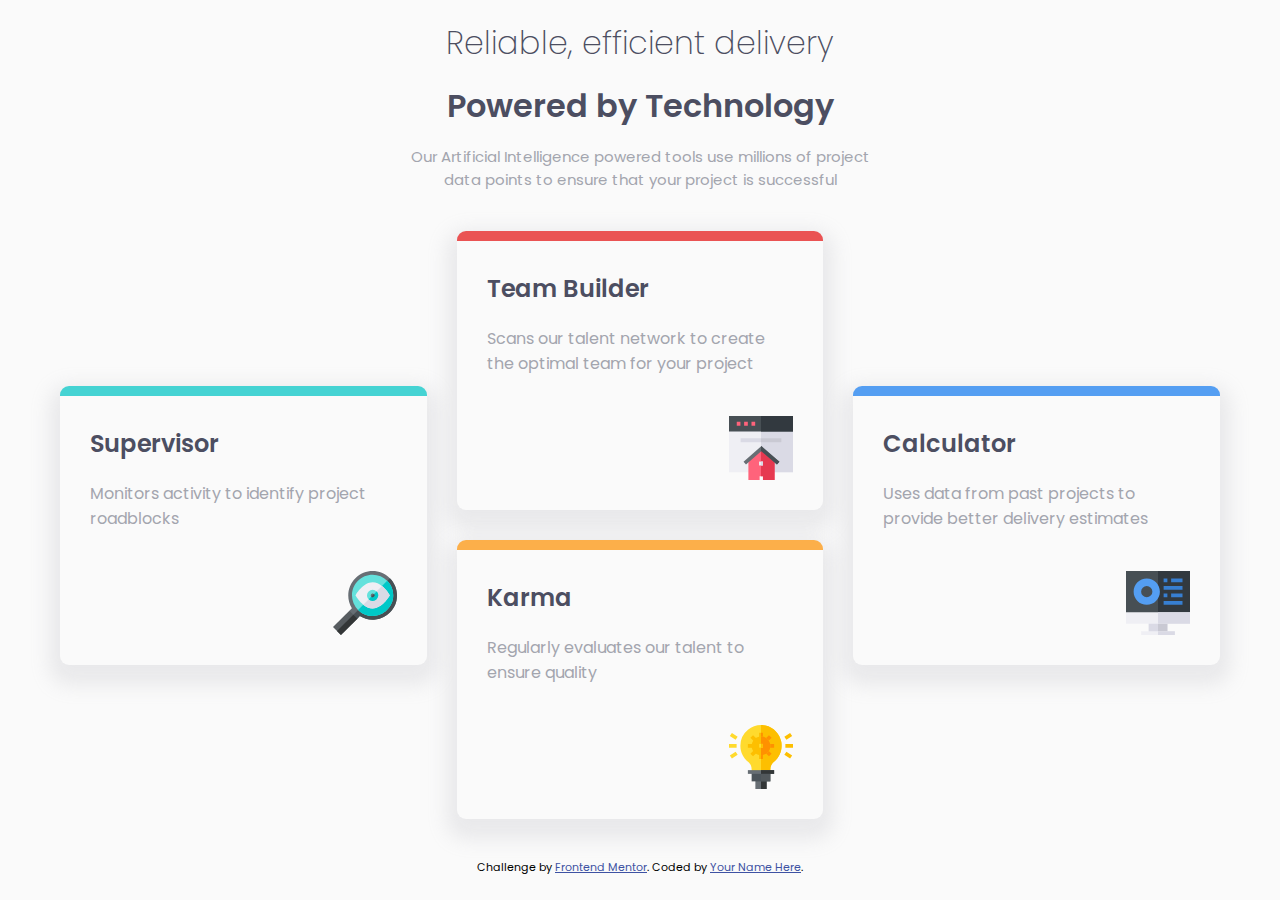
==== 4card/index.html @ 95987c40 "4card solution" ====
<!DOCTYPE html>
<html lang="en">
<head>
  <meta charset="UTF-8">
  <meta name="viewport" content="width=device-width, initial-scale=1.0">
  <link rel="icon" type="image/png" sizes="32x32" href="./images/favicon-32x32.png">
  <link rel="stylesheet" href="styles.css">
  <link rel="preconnect" href="https://fonts.googleapis.com">
  <link rel="preconnect" href="https://fonts.gstatic.com" crossorigin>
  <link href="https://fonts.googleapis.com/css2?family=Poppins:wght@200;400;600&display=swap" rel="stylesheet">
  
  <title>Frontend Mentor | Four card feature section</title>

  <!-- Feel free to remove these styles or customise in your own stylesheet 👍 -->
  <style>
    .attribution { font-size: 11px; text-align: center; padding-top: 20px; padding-bottom: 10px;}
    .attribution a { color: hsl(228, 45%, 44%); }
  </style>
</head>
<body>
  <header class="heading flex-column">
    <h2>Reliable, efficient delivery</h2>
    <h1>Powered by Technology</h1>
    <p>Our Artificial Intelligence powered tools use millions of project data points 
      to ensure that your project is successful</p>  
  </header>

  <section class="card-container">
    <div class="card">
      <h2>Supervisor</h2>
      <p>Monitors activity to identify project roadblocks</p>
      <img src="images/icon-supervisor.svg" alt="magnifier">
    </div>
    <div class="card">
      <h2>Team Builder</h2>
      <p>Scans our talent network to create the optimal team for your project</p>
      <img src="images/icon-team-builder.svg" alt="icon of house with website background">
    </div>
    <div class="card">
      <h2>Karma</h2>
      <p>Regularly evaluates our talent to ensure quality</p>
      <img src="images/icon-karma.svg" alt="light bulb">
    </div>
    <div class="card">
      <h2>Calculator</h2>
      <p>Uses data from past projects to provide better delivery estimates</p>
      <img src="images/icon-calculator.svg" alt="desktop computer">
    </div>
  </section>
  
  <footer>
    <p class="attribution">
      Challenge by <a href="https://www.frontendmentor.io?ref=challenge" target="_blank">Frontend Mentor</a>. 
      Coded by <a href="https://github.com/retr0web">Your Name Here</a>.
    </p>
  </footer>
  
</body>
</html>
---- 4card/styles.css ----
:root {
    --red: hsl(0, 78%, 62%);
    --cyan: hsl(180, 62%, 55%);
    --orange: hsl(34, 97%, 64%);
    --blue: hsl(212, 86%, 64%);

    --very-dark-blue: hsl(234, 12%, 34%);
    --grayish-blue: hsl(229, 6%, 66%);
    --very-light-gray: hsl(0, 0%, 98%);
}

* {
    box-sizing: border-box;
    padding: 0;
    margin: 0;
}

body {
    background-color: var(--very-light-gray);
    font-family: 'Poppins', sans-serif;
}

.flex-column {
    display: flex;
    flex-direction: column;
    justify-content: center;
    align-items: center;
}

.heading {
    gap: 15px;
    margin: 20px 0px;
    text-align: center;
}

.heading h2 {
    color: var(--very-dark-blue);
    font-size: 1.98em;
    font-weight: 200;
}

.heading h1 {
    color: var(--very-dark-blue);
    font-weight: 600;
}

.heading p {
    color: var(--grayish-blue);
    font-size: 15px;
    font-weight: 400;
    max-width: 55ch;
}

.card-container {
    width: 100%;
    max-width: 1200px;
    margin: 0 auto;
    padding: 20px;
    display: grid;
    grid-template-columns: repeat(6, 1fr);
    grid-template-rows: repeat(4, 1fr);
    grid-template-areas: 
    ". . team team . ."
    "supervisor supervisor team team calculator calculator"
    "supervisor supervisor karma karma calculator calculator"
    ". . karma karma . .";
    place-content: center;
    gap: 30px;
}

.card {
    padding: 30px;
    background-color: var(--very-light-gray);
    box-shadow: 0px 10px 20px 10px hsla(229, 6%, 66%, 0.2);
    display: flex;
    flex-direction: column;
    justify-content: start;
    align-items: start;
    gap: 20px;
    border-radius: 9px;
}

.card h2 {
    font-weight: 600;
    color: var(--very-dark-blue);
}

.card p {
    color: var(--grayish-blue);
    margin-bottom: 20px;
}

.card img {
    align-self: end;
    justify-self: end;
}

.card-container .card:nth-child(1) {
    border-top: 10px solid var(--cyan);
    grid-area: supervisor;
}

.card-container .card:nth-child(2) {
    border-top: 10px solid var(--red);
    grid-area: team;
}

.card-container .card:nth-child(3) {
    border-top: 10px solid var(--orange);
    grid-area: karma;
}

.card-container .card:nth-child(4) {
    border-top: 10px solid var(--blue);
    grid-area: calculator;
}

@media (max-width: 1040px) {
    .card-container {
        grid-template-areas: 
        "supervisor"
        "team"
        "karma"
        "calculator";
        grid-template-columns: repeat(1, minmax(300px, 400px));
    }
}
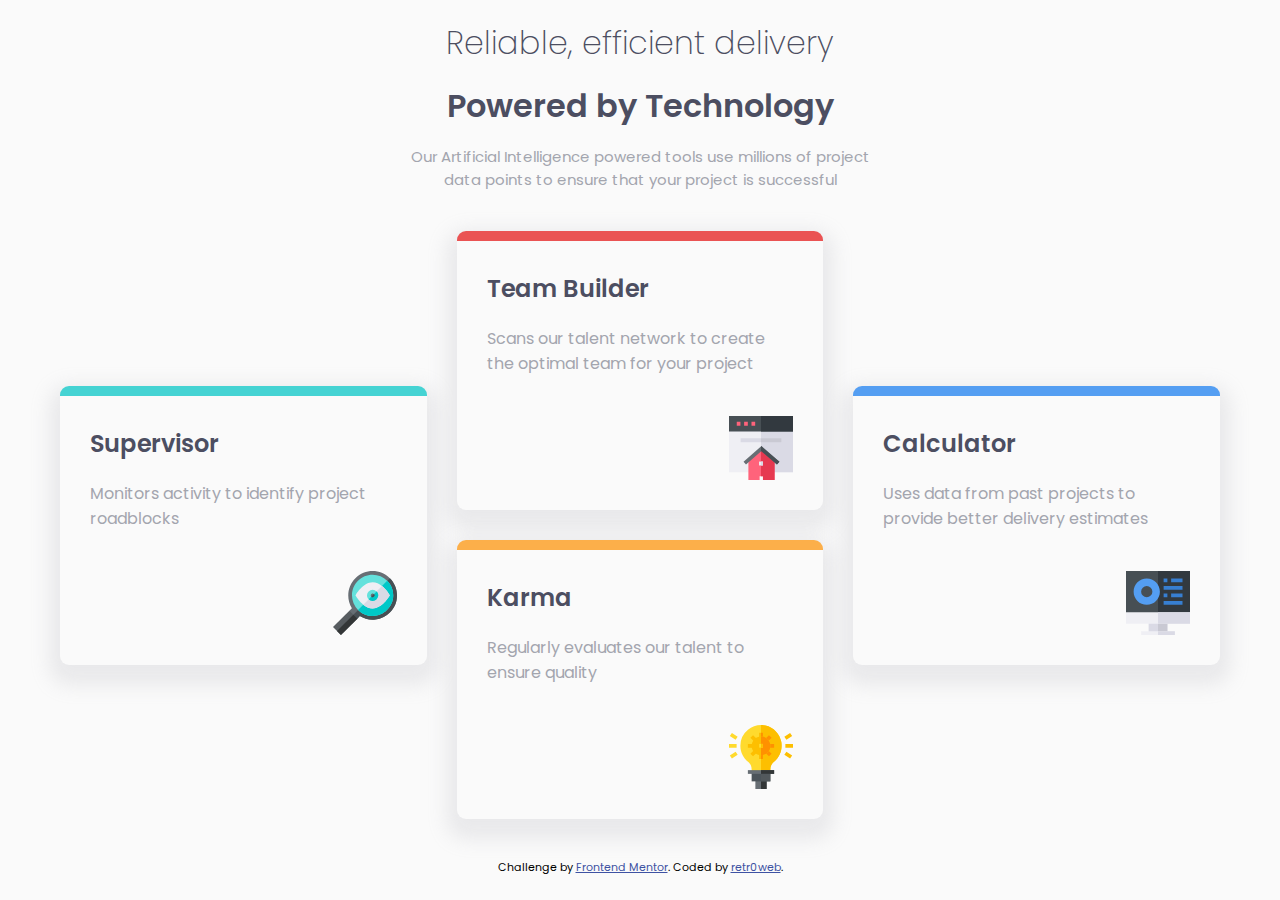
==== commit 049cdee1: "changed link's title to profile" ====
--- a/4card/index.html
+++ b/4card/index.html
@@ -51,9 +51,9 @@
   <footer>
     <p class="attribution">
       Challenge by <a href="https://www.frontendmentor.io?ref=challenge" target="_blank">Frontend Mentor</a>. 
-      Coded by <a href="https://github.com/retr0web">Your Name Here</a>.
+      Coded by <a href="https://github.com/retr0web">retr0web</a>.
     </p>
   </footer>
   
 </body>
-</html>+</html>
